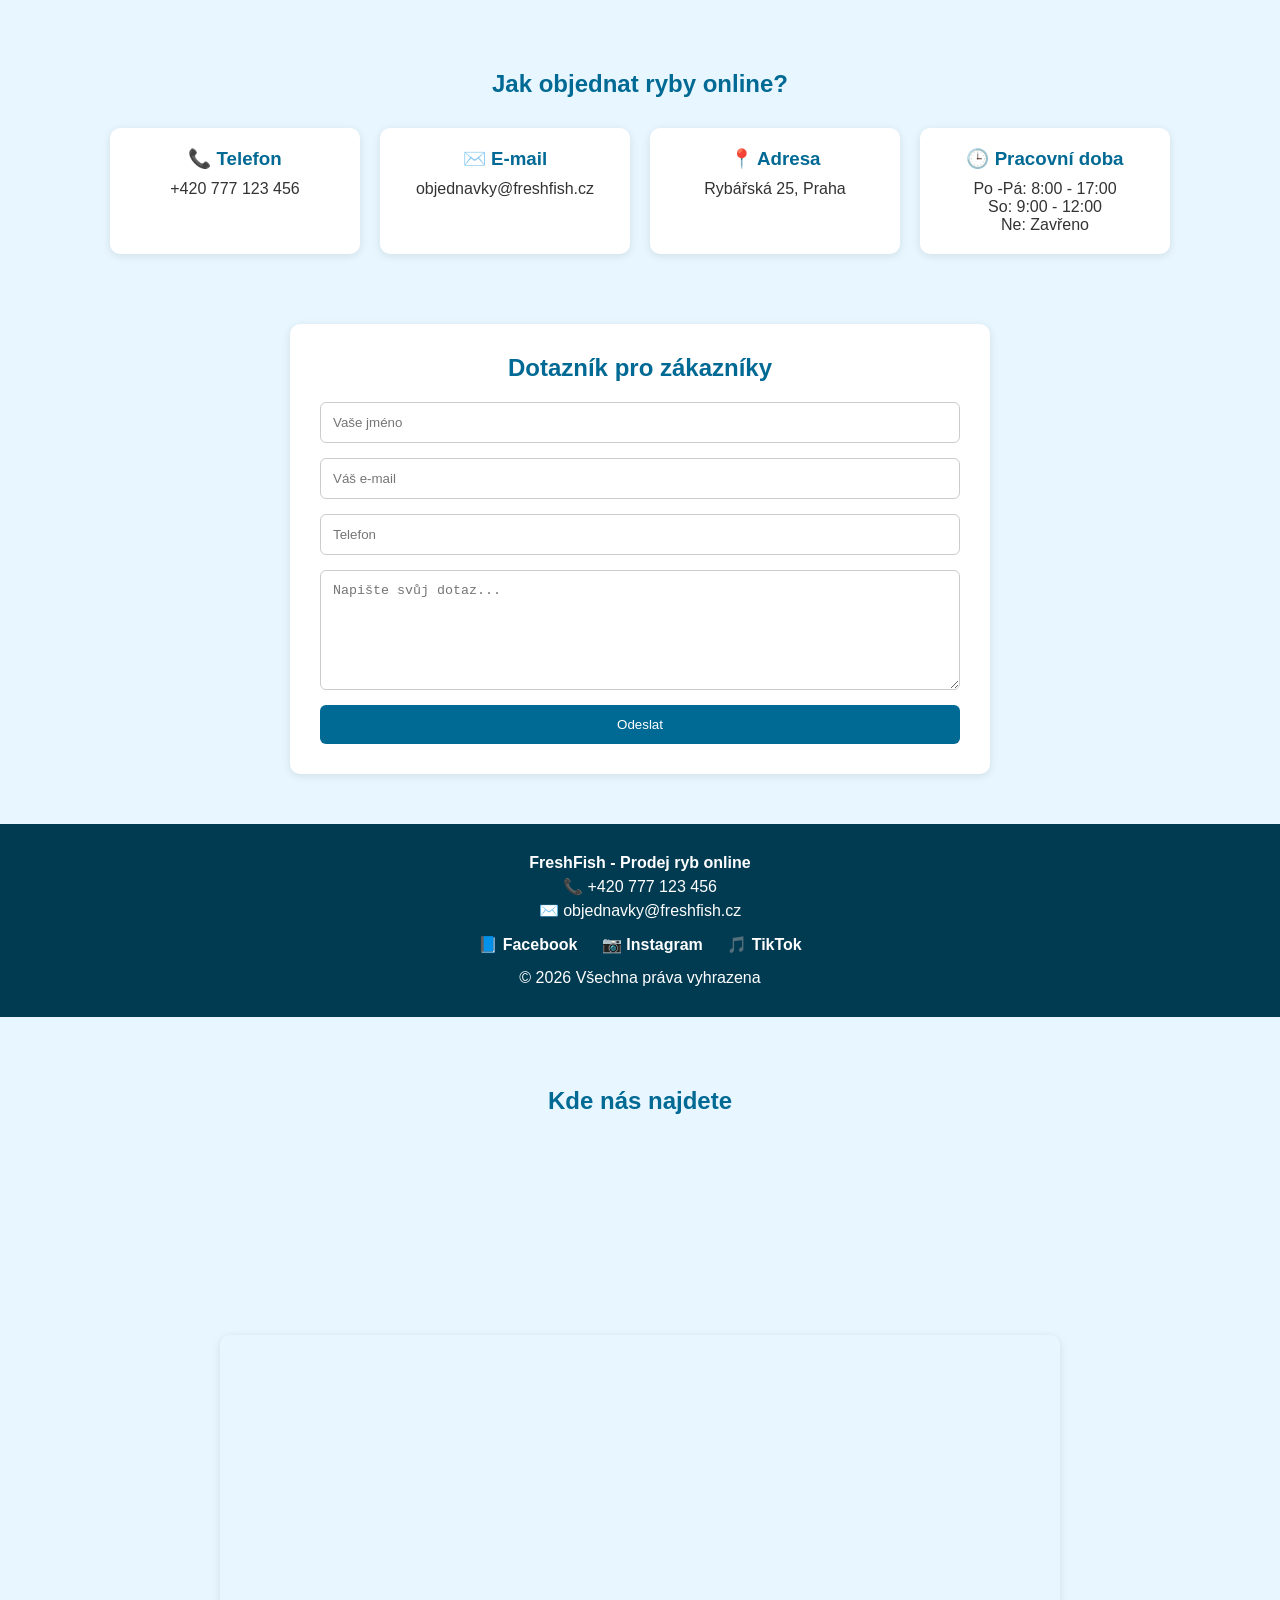
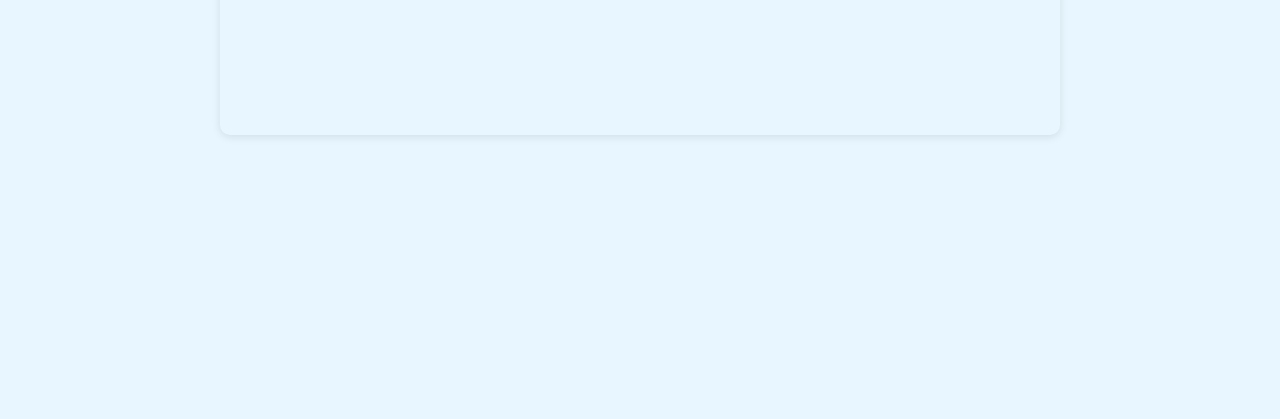
==== ryby.html @ 59204692 "htmlcss" ====
<!doctype html>
<html lang="cs">
  <head>
    <meta charset="UTF-8" />
    <meta name="viewport" content="width=device-width, initial-scale=1.0" />
    <title>Kontakty</title>
    <link rel="stylesheet" href="ryby.css" />
  </head>
  <body>
    <section class="contacts">
      <h1>Jak objednat ryby online?</h1>

      <div class="contact-container">
        <div class="contact-box">
          <h3>📞 Telefon</h3>
          <p>+420 777 123 456</p>
        </div>

        <div class="contact-box">
          <h3>✉️ E-mail</h3>
          <p>objednavky@freshfish.cz</p>
        </div>

        <div class="contact-box">
          <h3>📍 Adresa</h3>
          <p>Rybářská 25, Praha</p>
        </div>

        <div class="contact-box">
          <h3>🕒 Pracovní doba</h3>
          <p>
            Po -Pá: 8:00 - 17:00<br />
            So: 9:00 - 12:00<br />
            Ne: Zavřeno
          </p>
        </div>
      </div>
    </section>

    <section class="form-section">
      <h2>Dotazník pro zákazníky</h2>

      <form>
        <input type="text" placeholder="Vaše jméno" required />

        <input type="email" placeholder="Váš e-mail" required />

        <input type="tel" placeholder="Telefon" />

        <textarea placeholder="Napište svůj dotaz..." required></textarea>

        <button type="submit">Odeslat</button>
      </form>
    </section>
    
    <footer>
    <p><strong>FreshFish - Prodej ryb online</strong></p>
    <p>📞 +420 777 123 456</p>
    <p>✉️ objednavky@freshfish.cz</p>

 <div class="socials">
    <a href="#">📘 Facebook</a>
    <a href="#">📷 Instagram</a>
    <a href="#">🎵 TikTok</a>
</div>
    <p>© 2026 Všechna práva vyhrazena</p>
</footer>

      <section class="map-section">
    <h2>Kde nás najdete</h2>

    <section class="map-section">
    
   <section class="map-section">

  <section class="map-section">

    <iframe
        src="https://maps.google.com/maps?q=Trutnov&t=&z=13&ie=UTF8&iwloc=&output=embed"
        width="100%"
        height="400"
        style="border:0;"
        allowfullscreen=""
        loading="lazy">
    </iframe>
</section>
    </footer>
  </body>
</html>
---- ryby.css ----
* {
  margin: 0;
  padding: 0;
  box-sizing: border-box;
}

body {
  font-family: Arial, sans-serif;
  background-color: #e8f7ff;
  color: #333;
}

.contacts {
  max-width: 1200px;
  margin: 50px auto;
  padding: 20px;
}

.contacts h1 {
  text-align: center;
  color: #006994;
  margin-bottom: 30px;
}

.contact-container {
  display: flex;
  flex-wrap: wrap;
  gap: 20px;
  justify-content: center;
}

.contact-box {
  background: white;
  width: 250px;
  padding: 20px;
  border-radius: 10px;
  text-align: center;
  box-shadow: 0 2px 8px rgba(0, 0, 0, 0.1);
}

.contact-box h3 {
  color: #006994;
  margin-bottom: 10px;
}

.form-section {
  max-width: 700px;
  margin: 50px auto;
  background: white;
  padding: 30px;
  border-radius: 10px;
  box-shadow: 0 2px 8px rgba(0, 0, 0, 0.1);
}

.form-section h2 {
  text-align: center;
  color: #006994;
  margin-bottom: 20px;
}

form {
  display: flex;
  flex-direction: column;
}

input,
textarea {
  padding: 12px;
  margin-bottom: 15px;
  border: 1px solid #ccc;
  border-radius: 6px;
}

textarea {
  height: 120px;
  resize: vertical;
}

button {
  background-color: #006994;
  color: white;
  border: none;
  padding: 12px;
  border-radius: 6px;
  cursor: pointer;
}

button:hover {
  background-color: #00557a;
}

footer {
  background-color: #003b52;
  color: white;
  text-align: center;
  padding: 25px;
  margin-top: 40px;
}

footer p {
  margin: 5px 0;
}

.map-section {
  max-width: 1000px;
  margin: 50px auto;
  padding: 20px;
  text-align: center;
}

.map-section h2 {
  margin-bottom: 60px;
  color: #006994;
}

.map-section iframe {
  width: 100%;
  border-radius: 10px;
  box-shadow: 0 2px 8px rgba(0, 0, 0, 0.1);
}

.socials {
  margin: 15px 0;
}

.socials a {
  color: white;
  text-decoration: none;
  margin: 0 10px;
  font-weight: bold;
}

.socials a:hover {
  text-decoration: underline;
}

.faq {
  max-width: 900px;
  margin: 50px auto;
  padding: 25px;
  background: white;
  border-radius: 10px;
  box-shadow: 0 2px 8px rgba(0, 0, 0, 0.1);
}

.faq h2 {
  color: #006994;
  margin-bottom: 20px;
  text-align: center;
}

.faq h3 {
  margin-top: 15px;
  color: #333;
}

.faq p {
  margin-top: 5px;
  line-height: 1.5;
}
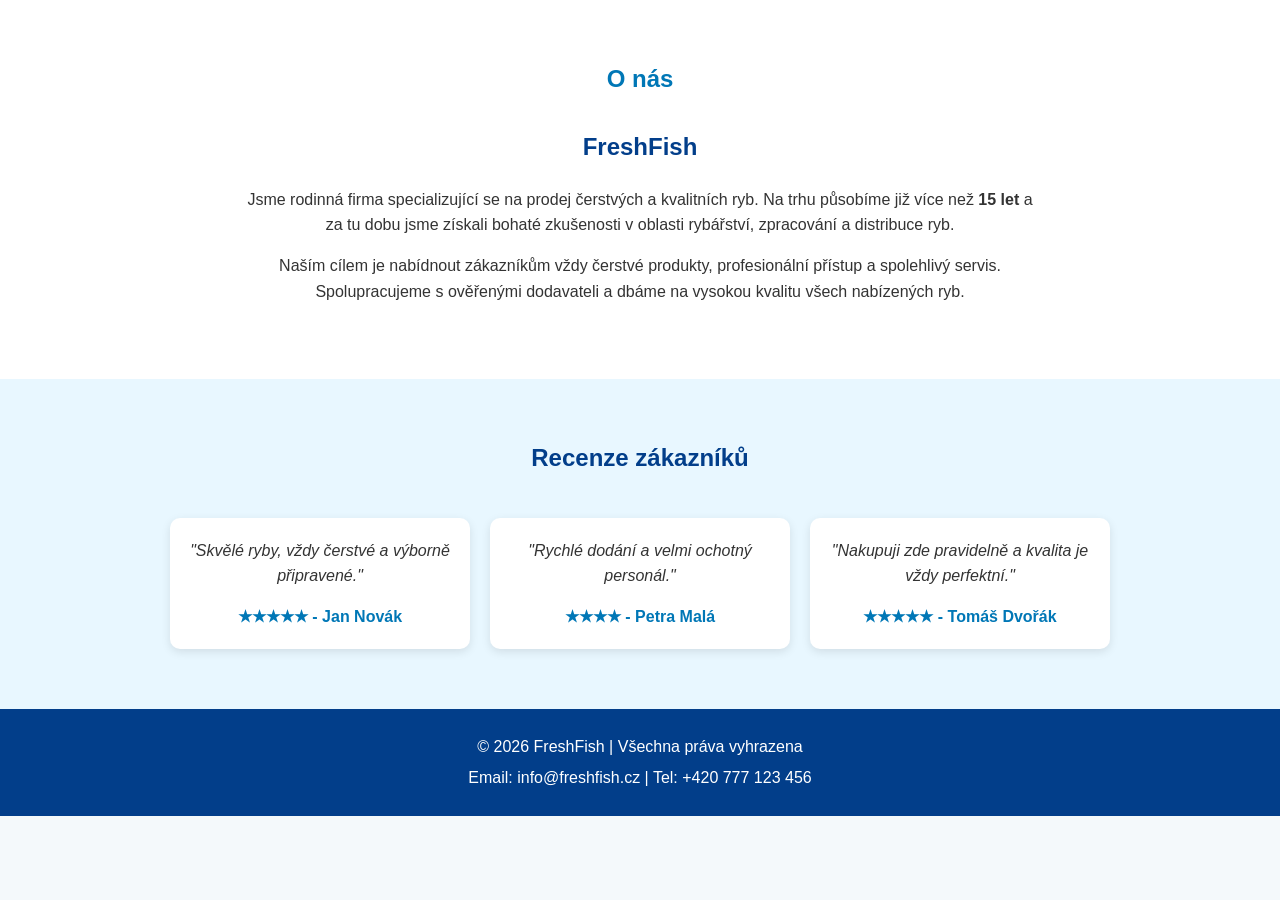
==== commit b3d8ad87: "safarik" ====
--- a/ryby.html
+++ b/ryby.html
@@ -1,89 +1,66 @@
-<!doctype html>
+<!DOCTYPE html>
 <html lang="cs">
-  <head>
-    <meta charset="UTF-8" />
-    <meta name="viewport" content="width=device-width, initial-scale=1.0" />
-    <title>Kontakty</title>
-    <link rel="stylesheet" href="ryby.css" />
-  </head>
-  <body>
-    <section class="contacts">
-      <h1>Jak objednat ryby online?</h1>
+<head>
+    <meta charset="UTF-8">
+    <meta name="viewport" content="width=device-width, initial-scale=1.0">
+    <title>O nás - FreshFish</title>
+    <link rel="stylesheet" href="ryby.css">
+</head>
+<body>
 
-      <div class="contact-container">
-        <div class="contact-box">
-          <h3>📞 Telefon</h3>
-          <p>+420 777 123 456</p>
+    <!-- O nás -->
+    <section class="about">
+        <div class="container">
+            <h1>O nás</h1>
+
+            <div class="about-content">
+                <h2>FreshFish</h2>
+                <p>
+                    Jsme rodinná firma specializující se na prodej čerstvých a kvalitních ryb.
+                    Na trhu působíme již více než <strong>15 let</strong> a za tu dobu jsme
+                    získali bohaté zkušenosti v oblasti rybářství, zpracování a distribuce ryb.
+                </p>
+
+                <p>
+                    Naším cílem je nabídnout zákazníkům vždy čerstvé produkty,
+                    profesionální přístup a spolehlivý servis. Spolupracujeme s ověřenými
+                    dodavateli a dbáme na vysokou kvalitu všech nabízených ryb.
+                </p>
+            </div>
         </div>
-
-        <div class="contact-box">
-          <h3>✉️ E-mail</h3>
-          <p>objednavky@freshfish.cz</p>
-        </div>
-
-        <div class="contact-box">
-          <h3>📍 Adresa</h3>
-          <p>Rybářská 25, Praha</p>
-        </div>
-
-        <div class="contact-box">
-          <h3>🕒 Pracovní doba</h3>
-          <p>
-            Po -Pá: 8:00 - 17:00<br />
-            So: 9:00 - 12:00<br />
-            Ne: Zavřeno
-          </p>
-        </div>
-      </div>
     </section>
 
-    <section class="form-section">
-      <h2>Dotazník pro zákazníky</h2>
+    <!-- Recenze -->
+    <section class="reviews">
+        <div class="container">
+            <h2>Recenze zákazníků</h2>
 
-      <form>
-        <input type="text" placeholder="Vaše jméno" required />
+            <div class="review-cards">
+                <div class="review">
+                    <p>"Skvělé ryby, vždy čerstvé a výborně připravené."</p>
+                    <h4>★★★★★ - Jan Novák</h4>
+                </div>
 
-        <input type="email" placeholder="Váš e-mail" required />
+                <div class="review">
+                    <p>"Rychlé dodání a velmi ochotný personál."</p>
+                    <h4>★★★★ - Petra Malá</h4>
+                </div>
 
-        <input type="tel" placeholder="Telefon" />
+                <div class="review">
+                    <p>"Nakupuji zde pravidelně a kvalita je vždy perfektní."</p>
+                    <h4>★★★★★ - Tomáš Dvořák</h4>
+                </div>
+            </div>
+        </div>
+    </section>
 
-        <textarea placeholder="Napište svůj dotaz..." required></textarea>
+    <!-- Footer -->
+    <footer>
+        <div class="container">
+            <p>&copy; 2026 FreshFish | Všechna práva vyhrazena</p>
+            <p>Email: info@freshfish.cz | Tel: +420 777 123 456</p>
+        </div>
+    </footer>
 
-        <button type="submit">Odeslat</button>
-      </form>
-    </section>
-    
-    <footer>
-    <p><strong>FreshFish - Prodej ryb online</strong></p>
-    <p>📞 +420 777 123 456</p>
-    <p>✉️ objednavky@freshfish.cz</p>
-
- <div class="socials">
-    <a href="#">📘 Facebook</a>
-    <a href="#">📷 Instagram</a>
-    <a href="#">🎵 TikTok</a>
-</div>
-    <p>© 2026 Všechna práva vyhrazena</p>
-</footer>
-
-      <section class="map-section">
-    <h2>Kde nás najdete</h2>
-
-    <section class="map-section">
-    
-   <section class="map-section">
-
-  <section class="map-section">
-
-    <iframe
-        src="https://maps.google.com/maps?q=Trutnov&t=&z=13&ie=UTF8&iwloc=&output=embed"
-        width="100%"
-        height="400"
-        style="border:0;"
-        allowfullscreen=""
-        loading="lazy">
-    </iframe>
-</section>
-    </footer>
-  </body>
-</html>
+</body>
+</html>
--- a/ryby.css
+++ b/ryby.css
@@ -1,160 +1,94 @@
 * {
-  margin: 0;
-  padding: 0;
-  box-sizing: border-box;
+    margin: 0;
+    padding: 0;
+    box-sizing: border-box;
 }
 
 body {
-  font-family: Arial, sans-serif;
-  background-color: #e8f7ff;
-  color: #333;
+    font-family: Arial, sans-serif;
+    background-color: #f4f9fb;
+    color: #333;
+    line-height: 1.6;
 }
 
-.contacts {
-  max-width: 1200px;
-  margin: 50px auto;
-  padding: 20px;
+.container {
+    width: 90%;
+    max-width: 1200px;
+    margin: auto;
 }
 
-.contacts h1 {
-  text-align: center;
-  color: #006994;
-  margin-bottom: 30px;
+/* O nás */
+.about {
+    padding: 60px 0;
+    background-color: white;
 }
 
-.contact-container {
-  display: flex;
-  flex-wrap: wrap;
-  gap: 20px;
-  justify-content: center;
+.about h1 {
+    text-align: center;
+    color: #0077b6;
+    margin-bottom: 30px;
 }
 
-.contact-box {
-  background: white;
-  width: 250px;
-  padding: 20px;
-  border-radius: 10px;
-  text-align: center;
-  box-shadow: 0 2px 8px rgba(0, 0, 0, 0.1);
+.about-content {
+    max-width: 800px;
+    margin: auto;
+    text-align: center;
 }
 
-.contact-box h3 {
-  color: #006994;
-  margin-bottom: 10px;
+.about-content h2 {
+    margin-bottom: 20px;
+    color: #023e8a;
 }
 
-.form-section {
-  max-width: 700px;
-  margin: 50px auto;
-  background: white;
-  padding: 30px;
-  border-radius: 10px;
-  box-shadow: 0 2px 8px rgba(0, 0, 0, 0.1);
+.about-content p {
+    margin-bottom: 15px;
 }
 
-.form-section h2 {
-  text-align: center;
-  color: #006994;
-  margin-bottom: 20px;
+/* Recenze */
+.reviews {
+    padding: 60px 0;
+    background-color: #e8f7ff;
 }
 
-form {
-  display: flex;
-  flex-direction: column;
+.reviews h2 {
+    text-align: center;
+    margin-bottom: 40px;
+    color: #023e8a;
 }
 
-input,
-textarea {
-  padding: 12px;
-  margin-bottom: 15px;
-  border: 1px solid #ccc;
-  border-radius: 6px;
+.review-cards {
+    display: flex;
+    justify-content: center;
+    gap: 20px;
+    flex-wrap: wrap;
 }
 
-textarea {
-  height: 120px;
-  resize: vertical;
+.review {
+    background: white;
+    padding: 20px;
+    width: 300px;
+    border-radius: 10px;
+    box-shadow: 0 3px 10px rgba(0,0,0,0.1);
+    text-align: center;
 }
 
-button {
-  background-color: #006994;
-  color: white;
-  border: none;
-  padding: 12px;
-  border-radius: 6px;
-  cursor: pointer;
+.review p {
+    margin-bottom: 15px;
+    font-style: italic;
 }
 
-button:hover {
-  background-color: #00557a;
+.review h4 {
+    color: #0077b6;
 }
 
+/* Footer */
 footer {
-  background-color: #003b52;
-  color: white;
-  text-align: center;
-  padding: 25px;
-  margin-top: 40px;
+    background-color: #023e8a;
+    color: white;
+    text-align: center;
+    padding: 20px;
 }
 
 footer p {
-  margin: 5px 0;
-}
-
-.map-section {
-  max-width: 1000px;
-  margin: 50px auto;
-  padding: 20px;
-  text-align: center;
-}
-
-.map-section h2 {
-  margin-bottom: 60px;
-  color: #006994;
-}
-
-.map-section iframe {
-  width: 100%;
-  border-radius: 10px;
-  box-shadow: 0 2px 8px rgba(0, 0, 0, 0.1);
-}
-
-.socials {
-  margin: 15px 0;
-}
-
-.socials a {
-  color: white;
-  text-decoration: none;
-  margin: 0 10px;
-  font-weight: bold;
-}
-
-.socials a:hover {
-  text-decoration: underline;
-}
-
-.faq {
-  max-width: 900px;
-  margin: 50px auto;
-  padding: 25px;
-  background: white;
-  border-radius: 10px;
-  box-shadow: 0 2px 8px rgba(0, 0, 0, 0.1);
-}
-
-.faq h2 {
-  color: #006994;
-  margin-bottom: 20px;
-  text-align: center;
-}
-
-.faq h3 {
-  margin-top: 15px;
-  color: #333;
-}
-
-.faq p {
-  margin-top: 5px;
-  line-height: 1.5;
-}
+    margin: 5px 0;
+}
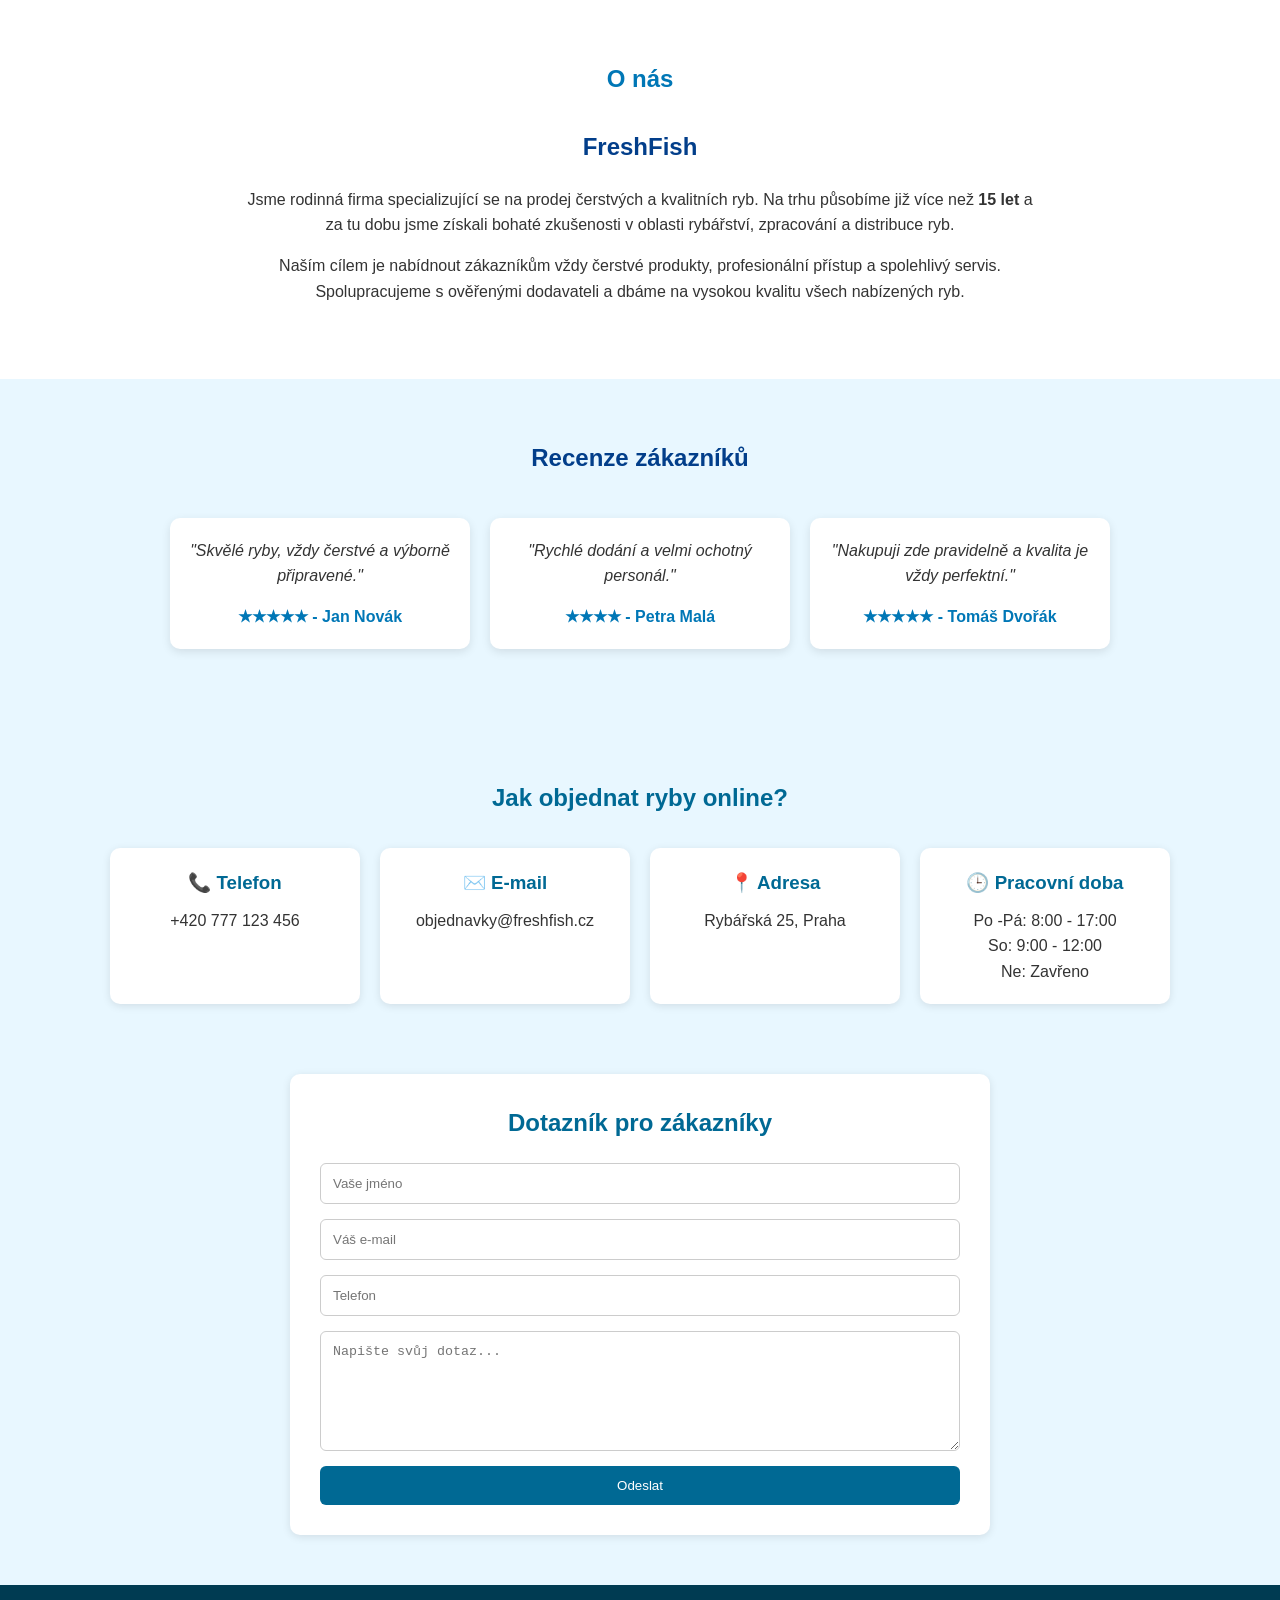
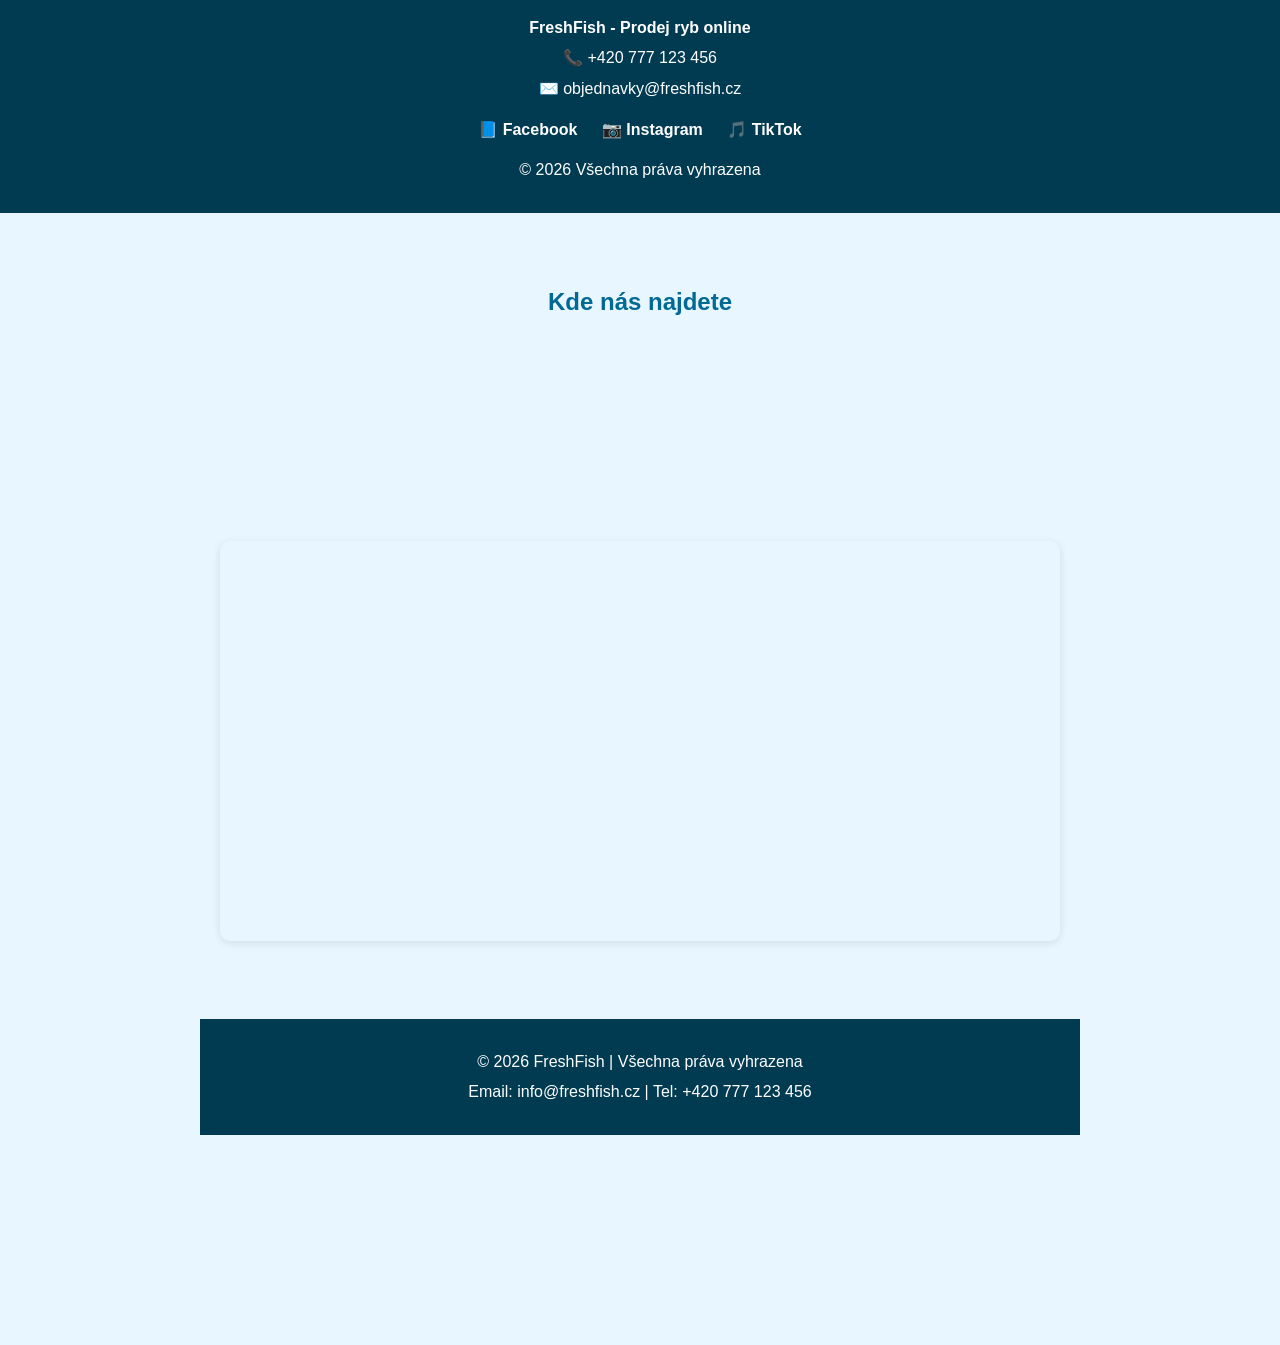
==== commit ba279dd0: "Merge branch 'Ondrej'" ====
--- a/ryby.html
+++ b/ryby.html
@@ -1,13 +1,14 @@
-<!DOCTYPE html>
+<!doctype html>
 <html lang="cs">
-<head>
-    <meta charset="UTF-8">
-    <meta name="viewport" content="width=device-width, initial-scale=1.0">
-    <title>O nás - FreshFish</title>
-    <link rel="stylesheet" href="ryby.css">
-</head>
-<body>
+  <head>
+    <meta charset="UTF-8" />
+    <meta name="viewport" content="width=device-width, initial-scale=1.0" />
+    <title>Kontakty</title>
+    <link rel="stylesheet" href="ryby.css" />
+  </head>
+  <body>
 
+    
     <!-- O nás -->
     <section class="about">
         <div class="container">
@@ -54,6 +55,87 @@
         </div>
     </section>
 
+
+    <section class="contacts">
+      <h1>Jak objednat ryby online?</h1>
+
+      <div class="contact-container">
+        <div class="contact-box">
+          <h3>📞 Telefon</h3>
+          <p>+420 777 123 456</p>
+        </div>
+
+        <div class="contact-box">
+          <h3>✉️ E-mail</h3>
+          <p>objednavky@freshfish.cz</p>
+        </div>
+
+        <div class="contact-box">
+          <h3>📍 Adresa</h3>
+          <p>Rybářská 25, Praha</p>
+        </div>
+
+        <div class="contact-box">
+          <h3>🕒 Pracovní doba</h3>
+          <p>
+            Po -Pá: 8:00 - 17:00<br />
+            So: 9:00 - 12:00<br />
+            Ne: Zavřeno
+          </p>
+        </div>
+      </div>
+    </section>
+
+    <section class="form-section">
+      <h2>Dotazník pro zákazníky</h2>
+
+      <form>
+        <input type="text" placeholder="Vaše jméno" required />
+
+        <input type="email" placeholder="Váš e-mail" required />
+
+        <input type="tel" placeholder="Telefon" />
+
+        <textarea placeholder="Napište svůj dotaz..." required></textarea>
+
+        <button type="submit">Odeslat</button>
+      </form>
+    </section>
+    
+    <footer>
+    <p><strong>FreshFish - Prodej ryb online</strong></p>
+    <p>📞 +420 777 123 456</p>
+    <p>✉️ objednavky@freshfish.cz</p>
+
+ <div class="socials">
+    <a href="#">📘 Facebook</a>
+    <a href="#">📷 Instagram</a>
+    <a href="#">🎵 TikTok</a>
+</div>
+    <p>© 2026 Všechna práva vyhrazena</p>
+</footer>
+
+      <section class="map-section">
+    <h2>Kde nás najdete</h2>
+
+    <section class="map-section">
+    
+   <section class="map-section">
+
+  <section class="map-section">
+
+    <iframe
+        src="https://maps.google.com/maps?q=Trutnov&t=&z=13&ie=UTF8&iwloc=&output=embed"
+        width="100%"
+        height="400"
+        style="border:0;"
+        allowfullscreen=""
+        loading="lazy">
+    </iframe>
+</section>
+    </footer>
+
+    
     <!-- Footer -->
     <footer>
         <div class="container">
@@ -62,5 +144,6 @@
         </div>
     </footer>
 
-</body>
+
+  </body>
 </html>
--- a/ryby.css
+++ b/ryby.css
@@ -1,94 +1,249 @@
 * {
-    margin: 0;
-    padding: 0;
-    box-sizing: border-box;
+  margin: 0;
+  padding: 0;
+  box-sizing: border-box;
 }
 
 body {
-    font-family: Arial, sans-serif;
-    background-color: #f4f9fb;
-    color: #333;
-    line-height: 1.6;
+  font-family: Arial, sans-serif;
+  background-color: #f4f9fb;
+  color: #333;
+  line-height: 1.6;
 }
 
 .container {
-    width: 90%;
-    max-width: 1200px;
-    margin: auto;
+  width: 90%;
+  max-width: 1200px;
+  margin: auto;
 }
 
 /* O nás */
 .about {
-    padding: 60px 0;
-    background-color: white;
+  padding: 60px 0;
+  background-color: white;
 }
 
 .about h1 {
-    text-align: center;
-    color: #0077b6;
-    margin-bottom: 30px;
+  text-align: center;
+  color: #0077b6;
+  margin-bottom: 30px;
 }
 
 .about-content {
-    max-width: 800px;
-    margin: auto;
-    text-align: center;
+  max-width: 800px;
+  margin: auto;
+  text-align: center;
 }
 
 .about-content h2 {
-    margin-bottom: 20px;
-    color: #023e8a;
+  margin-bottom: 20px;
+  color: #023e8a;
 }
 
 .about-content p {
-    margin-bottom: 15px;
+  margin-bottom: 15px;
 }
 
 /* Recenze */
 .reviews {
-    padding: 60px 0;
-    background-color: #e8f7ff;
+  padding: 60px 0;
+  background-color: #e8f7ff;
 }
 
 .reviews h2 {
-    text-align: center;
-    margin-bottom: 40px;
-    color: #023e8a;
+  text-align: center;
+  margin-bottom: 40px;
+  color: #023e8a;
 }
 
 .review-cards {
-    display: flex;
-    justify-content: center;
-    gap: 20px;
-    flex-wrap: wrap;
+  display: flex;
+  justify-content: center;
+  gap: 20px;
+  flex-wrap: wrap;
 }
 
 .review {
-    background: white;
-    padding: 20px;
-    width: 300px;
-    border-radius: 10px;
-    box-shadow: 0 3px 10px rgba(0,0,0,0.1);
-    text-align: center;
+  background: white;
+  padding: 20px;
+  width: 300px;
+  border-radius: 10px;
+  box-shadow: 0 3px 10px rgba(0, 0, 0, 0.1);
+  text-align: center;
 }
 
 .review p {
-    margin-bottom: 15px;
-    font-style: italic;
+  margin-bottom: 15px;
+  font-style: italic;
 }
 
 .review h4 {
-    color: #0077b6;
+  color: #0077b6;
 }
 
 /* Footer */
 footer {
-    background-color: #023e8a;
-    color: white;
-    text-align: center;
-    padding: 20px;
+  background-color: #023e8a;
+  color: white;
+  text-align: center;
+  padding: 20px;
 }
 
 footer p {
-    margin: 5px 0;
-}+  margin: 5px 0;
+}
+
+body {
+  font-family: Arial, sans-serif;
+  background-color: #e8f7ff;
+  color: #333;
+}
+
+.contacts {
+  max-width: 1200px;
+  margin: 50px auto;
+  padding: 20px;
+}
+
+.contacts h1 {
+  text-align: center;
+  color: #006994;
+  margin-bottom: 30px;
+}
+
+.contact-container {
+  display: flex;
+  flex-wrap: wrap;
+  gap: 20px;
+  justify-content: center;
+}
+
+.contact-box {
+  background: white;
+  width: 250px;
+  padding: 20px;
+  border-radius: 10px;
+  text-align: center;
+  box-shadow: 0 2px 8px rgba(0, 0, 0, 0.1);
+}
+
+.contact-box h3 {
+  color: #006994;
+  margin-bottom: 10px;
+}
+
+.form-section {
+  max-width: 700px;
+  margin: 50px auto;
+  background: white;
+  padding: 30px;
+  border-radius: 10px;
+  box-shadow: 0 2px 8px rgba(0, 0, 0, 0.1);
+}
+
+.form-section h2 {
+  text-align: center;
+  color: #006994;
+  margin-bottom: 20px;
+}
+
+form {
+  display: flex;
+  flex-direction: column;
+}
+
+input,
+textarea {
+  padding: 12px;
+  margin-bottom: 15px;
+  border: 1px solid #ccc;
+  border-radius: 6px;
+}
+
+textarea {
+  height: 120px;
+  resize: vertical;
+}
+
+button {
+  background-color: #006994;
+  color: white;
+  border: none;
+  padding: 12px;
+  border-radius: 6px;
+  cursor: pointer;
+}
+
+button:hover {
+  background-color: #00557a;
+}
+
+footer {
+  background-color: #003b52;
+  color: white;
+  text-align: center;
+  padding: 25px;
+  margin-top: 40px;
+}
+
+footer p {
+  margin: 5px 0;
+}
+
+.map-section {
+  max-width: 1000px;
+  margin: 50px auto;
+  padding: 20px;
+  text-align: center;
+}
+
+.map-section h2 {
+  margin-bottom: 60px;
+  color: #006994;
+}
+
+.map-section iframe {
+  width: 100%;
+  border-radius: 10px;
+  box-shadow: 0 2px 8px rgba(0, 0, 0, 0.1);
+}
+
+.socials {
+  margin: 15px 0;
+}
+
+.socials a {
+  color: white;
+  text-decoration: none;
+  margin: 0 10px;
+  font-weight: bold;
+}
+
+.socials a:hover {
+  text-decoration: underline;
+}
+
+.faq {
+  max-width: 900px;
+  margin: 50px auto;
+  padding: 25px;
+  background: white;
+  border-radius: 10px;
+  box-shadow: 0 2px 8px rgba(0, 0, 0, 0.1);
+}
+
+.faq h2 {
+  color: #006994;
+  margin-bottom: 20px;
+  text-align: center;
+}
+
+.faq h3 {
+  margin-top: 15px;
+  color: #333;
+}
+
+.faq p {
+  margin-top: 5px;
+  line-height: 1.5;
+}
